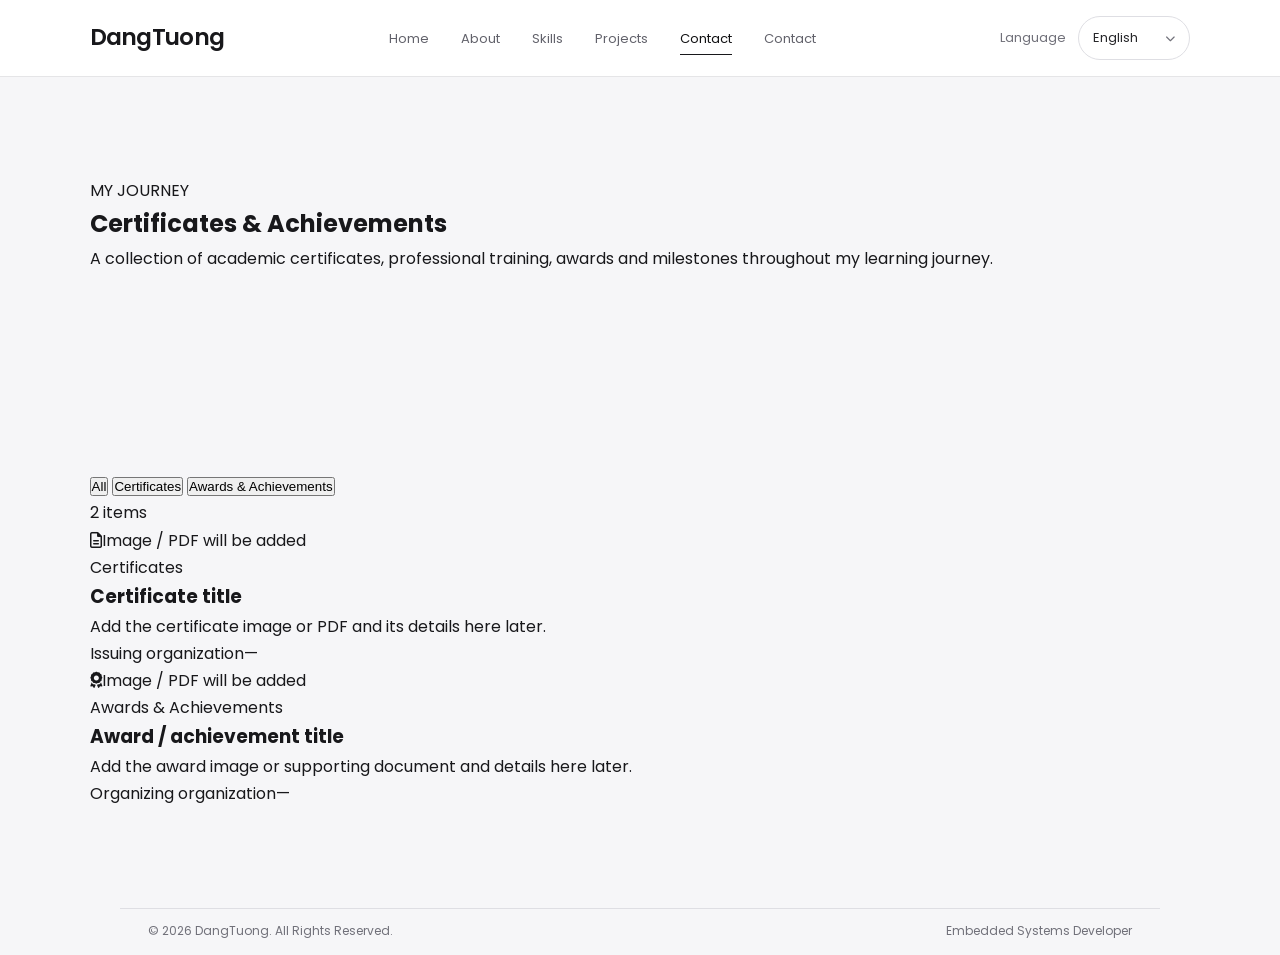
==== certificates.html @ 28f0ee12 "Add files via upload" ====
<!DOCTYPE html>
<html lang="en">
<head>
  <meta charset="UTF-8">
  <meta name="viewport" content="width=device-width, initial-scale=1.0">
  <meta name="description" content="Certificates, awards and achievements of Dang Ngoc Tuong.">
  <title>Certificates & Achievements | DangTuong</title>
  <link rel="icon" href="images/favicon.png">
  <link rel="preconnect" href="https://fonts.googleapis.com">
  <link rel="preconnect" href="https://fonts.gstatic.com" crossorigin>
  <link href="https://fonts.googleapis.com/css2?family=Poppins:wght@300;400;500;600;700&display=swap" rel="stylesheet">
  <link rel="stylesheet" href="https://cdnjs.cloudflare.com/ajax/libs/font-awesome/6.7.2/css/all.min.css">
  <link rel="stylesheet" href="style.css">
</head>
<body class="fade">
  <header>
    <a class="logo" href="index.html">DangTuong</a>
    <nav><ul>
      <li><a href="index.html#home">Home</a></li>
      <li><a href="index.html#about">About</a></li>
      <li><a href="index.html#skills">Skills</a></li>
      <li><a href="index.html#projects">Projects</a></li>
      <li><a class="active" href="certificates.html">Certificates</a></li>
      <li><a href="index.html#contact">Contact</a></li>
    </ul></nav>
    <div class="language-switcher" id="languageSwitcher">
      <span class="language-label" data-i18n="language_label">Language</span>
      <button type="button" class="language-toggle" id="languageToggle" aria-expanded="false" aria-haspopup="listbox"><span id="selectedLanguage">English</span><i class="fa-solid fa-chevron-down"></i></button>
      <div class="language-menu" id="languageMenu" role="listbox">
        <button type="button" class="language-option active" data-lang="en" role="option">English</button>
        <button type="button" class="language-option" data-lang="vi" role="option">Tiếng Việt</button>
        <button type="button" class="language-option" data-lang="zh" role="option">中文</button>
      </div>
      <select id="languageSelect" class="language-native-select" aria-label="Select website language" tabindex="-1"><option value="en">English</option><option value="vi">Tiếng Việt</option><option value="zh">中文</option></select>
    </div>
    <div class="menu-btn"><i class="fa-solid fa-bars"></i></div>
  </header>

  <main>
    <section class="certificates-hero">
      <p class="certificates-eyebrow" data-cert="eyebrow">MY JOURNEY</p>
      <h1 data-cert="title">Certificates & Achievements</h1>
      <p data-cert="intro">A collection of academic certificates, professional training, awards and milestones throughout my learning journey.</p>
    </section>
    <section class="certificates-main">
      <div class="certificate-toolbar">
        <div class="certificate-filters" role="group" aria-label="Filter certificates">
          <button class="certificate-filter active" data-filter="all" data-cert="all">All</button>
          <button class="certificate-filter" data-filter="certificate" data-cert="certificates">Certificates</button>
          <button class="certificate-filter" data-filter="award" data-cert="awards">Awards & Achievements</button>
        </div>
        <span class="certificate-count" data-cert="count">0 items</span>
      </div>
      <div class="certificate-grid" id="certificateGrid">
        <article class="certificate-card" data-category="certificate">
          <div class="certificate-preview"><i class="fa-regular fa-file-lines"></i><span>Image / PDF will be added</span></div>
          <div class="certificate-info"><span class="certificate-category">Certificate</span><h3 data-cert="placeholderCertificate">Certificate title</h3><p data-cert="placeholderDesc">Add the certificate image or PDF and its details here later.</p><div class="certificate-meta"><span data-cert="issuer">Issuing organization</span><span>—</span></div></div>
        </article>
        <article class="certificate-card" data-category="award">
          <div class="certificate-preview"><i class="fa-solid fa-award"></i><span>Image / PDF will be added</span></div>
          <div class="certificate-info"><span class="certificate-category">Award</span><h3 data-cert="placeholderAward">Award / achievement title</h3><p data-cert="placeholderAwardDesc">Add the award image or supporting document and details here later.</p><div class="certificate-meta"><span data-cert="issuer">Organizing organization</span><span>—</span></div></div>
        </article>
      </div>
    </section>
  </main>
  <footer class="site-footer"><p>© 2026 DangTuong. All Rights Reserved</p><p>Embedded Systems Developer</p></footer>
  <script src="script.js"></script>
  <script src="certificates.js"></script>
</body>
</html>
---- style.css ----
/* ==========================================================
   DangTuong Portfolio - Minimal Light Theme
   Palette: white, black, gray
========================================================== */

:root {
    --bg: #ffffff;
    --bg-soft: #f7f7f8;
    --card: #ffffff;
    --primary: #171719;
    --primary-hover: #3f3f46;
    --text: #18181b;
    --text2: #71717a;
    --muted: #a1a1aa;
    --border: #e4e4e7;
    --shadow: 0 12px 35px rgba(0, 0, 0, 0.06);
}

* {
    margin: 0;
    padding: 0;
    box-sizing: border-box;
    scroll-behavior: smooth;
}

html { scroll-padding-top: 90px; }

body {
    font-family: "Poppins", sans-serif;
    background: var(--bg);
    color: var(--text);
    overflow-x: hidden;
    line-height: 1.7;
}

body.fade { animation: fadeIn .7s ease both; }

::selection { background: #e4e4e7; color: #18181b; }

::-webkit-scrollbar { width: 8px; }
::-webkit-scrollbar-track { background: #f4f4f5; }
::-webkit-scrollbar-thumb { background: #c4c4c9; border-radius: 30px; }
::-webkit-scrollbar-thumb:hover { background: #a1a1aa; }

a { color: inherit; text-decoration: none; }
img { display: block; width: 100%; }

section {
    width: 100%;
    padding: 100px max(7%, calc((100% - 1120px) / 2));
    scroll-margin-top: 75px;
}

/* Loading screen */
#loader {
    position: fixed;
    inset: 0;
    z-index: 99999;
    display: flex;
    flex-direction: column;
    justify-content: center;
    align-items: center;
    background: #fff;
    transition: opacity .6s ease;
}

#loader h1 {
    color: var(--text);
    font-size: 38px;
    font-weight: 600;
    letter-spacing: -1.5px;
}

#loader p { margin-top: 8px; color: var(--text2); font-size: 14px; }

/* Header and navigation */
header {
   position: sticky;
    top: 0;
    z-index: 1000;
    width: 100%;
    background: rgba(255, 255, 255, 0.95);
    backdrop-filter: blur(12px);
    -webkit-backdrop-filter: blur(12px);
    border-bottom: 1px solid #e5e5e7;
   
    inset: 0 0 auto 0;
    min-height: 76px;
    padding: 16px max(7%, calc((100% - 1120px) / 2));
    display: flex;
    justify-content: space-between;
    align-items: center;
    gap: 28px;
    transition: box-shadow .25s ease, background .25s ease;
}

.logo {
    color: var(--text);
    font-size: 23px;
    font-weight: 600;
    letter-spacing: -.7px;
    white-space: nowrap;
}

nav ul {
    display: flex;
    align-items: center;
    gap: clamp(18px, 2.5vw, 34px);
    list-style: none;
}

nav a {
    position: relative;
    color: #62626b;
    font-size: 13px;
    font-weight: 400;
    transition: color .2s ease;
}

nav a:hover, nav a.active { color: #111113; }

nav a::after {
    content: "";
    position: absolute;
    left: 0;
    bottom: -7px;
    width: 0;
    height: 1px;
    background: #18181b;
    transition: width .25s ease;
}

nav a:hover::after, nav a.active::after { width: 100%; }

.menu-btn {
    display: none;
    color: var(--text);
    font-size: 22px;
    cursor: pointer;
}

/* Hero */
.hero {
    min-height: 100vh;
    padding-top: 130px;
    padding-bottom: 70px;
    display: grid;
    grid-template-columns: minmax(0, 1.25fr) minmax(280px, .75fr);
    align-items: center;
    gap: clamp(45px, 8vw, 110px);
    background: #fff;
}

.hero-left { min-width: 0; }

.hello {
    display: inline-flex;
    align-items: center;
    gap: 9px;
    margin-bottom: 20px;
    padding: 7px 14px;
    border: 1px solid var(--border);
    border-radius: 30px;
    color: #66666f;
    font-size: 12px;
}

.hello::before {
    content: "";
    width: 7px;
    height: 7px;
    border-radius: 50%;
    background: #a1a1aa;
}

.hero h1 {
    margin-bottom: 5px;
    color: #18181b;
    font-size: clamp(48px, 6vw, 76px);
    font-weight: 600;
    line-height: 1.08;
    letter-spacing: -3px;
}

.hero h2 {
    color: #a1a1aa;
    font-size: clamp(27px, 3.5vw, 43px);
    font-weight: 400;
    line-height: 1.22;
    letter-spacing: -1.4px;
}

.description {
    max-width: 570px;
    margin-top: 25px;
    color: #66666f;
    font-size: 14px;
    line-height: 1.9;
}

.tech {
    display: flex;
    flex-wrap: wrap;
    gap: 8px;
    margin-top: 25px;
}

.tech span {
    padding: 6px 12px;
    border: 1px solid var(--border);
    border-radius: 25px;
    background: #fff;
    color: #52525b;
    font-size: 12px;
    transition: transform .2s ease, background .2s ease;
}

.tech span:hover { transform: translateY(-3px); background: var(--bg-soft); }

.buttons { display: flex; flex-wrap: wrap; gap: 12px; margin-top: 30px; }

.btn, .btn-outline {
    display: inline-flex;
    align-items: center;
    justify-content: center;
    min-height: 46px;
    padding: 12px 23px;
    border: 1px solid #18181b;
    border-radius: 30px;
    font-size: 13px;
    font-weight: 500;
    transition: transform .2s ease, background .2s ease, color .2s ease;
}

.btn { background: #18181b; color: #fff; }
.btn:hover { background: #3f3f46; transform: translateY(-2px); }
.btn-outline { background: #fff; color: #18181b; border-color: var(--border); }
.btn-outline:hover { background: #f4f4f5; transform: translateY(-2px); }

.hero-right { display: flex; justify-content: center; align-items: center; }

.hero-right img {
    width: min(100%, 360px);
    aspect-ratio: 4 / 5;
    height: auto;
    object-fit: cover;
    border: 0;
    border-radius: 20px;
    box-shadow: 0 14px 40px rgba(0, 0, 0, .08);
    transition: transform .35s ease;
}

.hero-right img:hover { transform: translateY(-4px); }

/* Section headings */
.section-title { margin-bottom: 48px; text-align: center; }

.section-title h2 {
    color: var(--text);
    font-size: clamp(30px, 4vw, 42px);
    font-weight: 600;
    letter-spacing: -1.2px;
}

.section-title h2::after {
    content: "";
    display: block;
    width: 42px;
    height: 2px;
    margin: 14px auto 0;
    border-radius: 2px;
    background: #a1a1aa;
}

/* About */
#about { background: var(--bg-soft); }
.about-content {
    max-width: 790px;
    margin: auto;
    color: #66666f;
    text-align: center;
    font-size: 15px;
    line-height: 2;
}
.about-content p + p { margin-top: 14px; }

/* Skills */
.skills-container { max-width: 850px; margin: auto; }
.skill { margin-bottom: 25px; }
.skill span { display: block; margin-bottom: 9px; color: #3f3f46; font-size: 14px; font-weight: 500; }
.progress { width: 100%; height: 7px; overflow: hidden; border-radius: 20px; background: #e9e9ec; }
.bar { height: 100%; width: 0; border-radius: 20px; background: #55555d; }
.stm32 { width: 95%; }
.esp32 { width: 92%; }
.arduino { width: 90%; }
.plc { width: 85%; }
.html { width: 80%; }
.js { width: 70%; }
@keyframes growBar { from { width: 0; } }

/* Projects */
#projects { background: var(--bg-soft); }
.project-grid {
    display: grid;
    grid-template-columns: repeat(auto-fit, minmax(min(100%, 245px), 1fr));
    gap: 22px;
}

.project-card {
    overflow: hidden;
    border: 1px solid var(--border);
    border-radius: 15px;
    background: #fff;
    box-shadow: 0 4px 18px rgba(0, 0, 0, .025);
    transition: transform .25s ease, box-shadow .25s ease;
}

.project-card:hover { transform: translateY(-5px); box-shadow: var(--shadow); }
.project-card img { width: 100%; height: 190px; object-fit: cover; background: #f4f4f5; transition: transform .35s ease; }
.project-card:hover img { transform: scale(1.025); }
.project-card h3 { padding: 18px 18px 5px; color: #27272a; font-size: 17px; font-weight: 500; }
.project-card p { padding: 0 18px 20px; color: var(--text2); font-size: 13px; }

/* Statistics */
#stats { display: grid; grid-template-columns: repeat(3, minmax(0, 1fr)); gap: 20px; }
.stat { padding: 30px 18px; border: 1px solid var(--border); border-radius: 15px; text-align: center; background: #fff; transition: transform .25s ease; }
.stat:hover { transform: translateY(-4px); }
.stat h2 { color: #27272a; font-size: 42px; font-weight: 600; letter-spacing: -1px; }
.stat p { margin-top: 5px; color: var(--text2); font-size: 13px; }

/* Contact */
#contact { background: var(--bg-soft); }
.contact-icons { display: flex; justify-content: center; flex-wrap: wrap; gap: 14px; }
.contact-icons a {
    display: flex;
    align-items: center;
    justify-content: center;
    width: 52px;
    height: 52px;
    border: 1px solid var(--border);
    border-radius: 50%;
    background: #fff;
    color: #3f3f46;
    font-size: 21px;
    transition: transform .2s ease, background .2s ease, color .2s ease;
}
.contact-icons a:hover { transform: translateY(-3px); background: #18181b; color: #fff; }

.contact-card {
    display: flex;
    align-items: center;
    gap: 16px;
    width: fit-content;
    max-width: 100%;
    margin: 24px auto 0;
    padding: 17px 22px;
    border: 1px solid var(--border);
    border-radius: 13px;
    background: #fff;
}
.contact-card > i { color: #52525b; font-size: 23px; }
.contact-card h3 { margin-bottom: 2px; color: #27272a; font-size: 14px; font-weight: 500; }
.contact-card p { color: var(--text2); font-size: 13px; overflow-wrap: anywhere; }

/* Footer */
footer { padding: 28px 20px; border-top: 1px solid var(--border); background: #fff; color: var(--text2); text-align: center; font-size: 12px; }

/* Back to top */
#topBtn {
    position: fixed;
    right: 24px;
    bottom: 24px;
    z-index: 999;
    display: none;
    width: 44px;
    height: 44px;
    border: 1px solid var(--border);
    border-radius: 50%;
    background: #18181b;
    color: #fff;
    font-size: 16px;
    cursor: pointer;
    transition: transform .2s ease, background .2s ease;
}
#topBtn:hover { transform: translateY(-3px); background: #3f3f46; }

/* Scroll reveal */
.hidden { opacity: 0; transform: translateY(24px); transition: opacity .7s ease, transform .7s ease; }
.show { opacity: 1; transform: translateY(0); }

@keyframes fadeIn {
    from { opacity: 0; transform: translateY(12px); }
    to { opacity: 1; transform: translateY(0); }
}

/* Responsive */
@media (max-width: 1000px) {
    header { padding-right: 5%; padding-left: 5%; }
    section { padding-right: 7%; padding-left: 7%; }
    .hero { grid-template-columns: minmax(0, 1fr) minmax(230px, .75fr); gap: 40px; }
    .hero h1 { font-size: clamp(44px, 6vw, 62px); letter-spacing: -2px; }
    .hero h2 { font-size: clamp(25px, 3.5vw, 34px); }
    nav ul { gap: 17px; }
    nav a { font-size: 12px; }
}

@media (max-width: 768px) {
    header { min-height: 68px; padding: 14px 6%; }
    .logo { font-size: 21px; }
    .menu-btn { display: block; }
    nav {
        position: absolute;
        top: 100%;
        left: 0;
        width: 100%;
        display: none;
        border-bottom: 1px solid var(--border);
        background: rgba(255, 255, 255, .98);
        box-shadow: 0 12px 20px rgba(0, 0, 0, .04);
    }
    nav.active { display: block; }
    nav ul { flex-direction: column; align-items: stretch; gap: 0; padding: 10px 6% 18px; }
    nav li { border-bottom: 1px solid #f0f0f2; }
    nav li:last-child { border-bottom: 0; }
    nav a { display: block; padding: 12px 0; font-size: 14px; }
    nav a::after { display: none; }
    .hero { min-height: auto; grid-template-columns: 1fr; gap: 34px; padding-top: 115px; text-align: center; }
    .hero-right { grid-row: 1; }
    .hero-right img { width: min(68%, 280px); }
    .hero-left { grid-row: 2; }
    .hero h1 { font-size: clamp(42px, 10vw, 60px); }
    .hero h2 { font-size: clamp(27px, 6vw, 36px); }
    .description { margin-right: auto; margin-left: auto; }
    .tech, .buttons { justify-content: center; }
    section { padding-top: 75px; padding-bottom: 75px; }
    .section-title { margin-bottom: 35px; }
    #stats { grid-template-columns: 1fr; }
    .stat { padding: 23px; }
}

@media (max-width: 480px) {
    .hero { padding-top: 100px; }
    .hero h1 { font-size: 40px; letter-spacing: -1.5px; }
    .hero h2 { font-size: 25px; letter-spacing: -.6px; }
    .description { font-size: 13px; }
    .buttons { flex-direction: column; }
    .btn, .btn-outline { width: 100%; }
    .tech { gap: 7px; }
    .tech span { padding: 5px 10px; }
    .project-grid { grid-template-columns: 1fr; }
    .contact-card { padding: 14px; }
    #topBtn { right: 16px; bottom: 16px; }
}

@media (prefers-reduced-motion: reduce) {
    *, *::before, *::after { scroll-behavior: auto !important; animation-duration: .01ms !important; transition-duration: .01ms !important; }
    .hidden { opacity: 1; transform: none; }
}
/* Add this block to the end of style.css */
.language-switcher {
  display: flex;
  align-items: center;
  gap: 8px;
  flex-shrink: 0;
  margin-left: 20px;
}
.language-switcher label {
  color: #71717a;
  font-size: 13px;
}
#languageSelect {
  appearance: none;
  -webkit-appearance: none;
  border: 1px solid #e4e4e7;
  border-radius: 999px;
  padding: 9px 30px 9px 13px;
  color: #27272a;
  background-color: #fff;
  font: inherit;
  font-size: 13px;
  cursor: pointer;
  outline: none;
  background-image: url("data:image/svg+xml,%3Csvg xmlns='http://www.w3.org/2000/svg' width='12' height='12' viewBox='0 0 24 24' fill='none' stroke='%2371717a' stroke-width='2' stroke-linecap='round' stroke-linejoin='round'%3E%3Cpath d='m6 9 6 6 6-6'/%3E%3C/svg%3E");
  background-repeat: no-repeat;
  background-position: right 11px center;
}
#languageSelect:focus-visible { outline: 2px solid #a1a1aa; outline-offset: 2px; }
@media (max-width: 768px) {
  header { flex-wrap: wrap; }
  .language-switcher { margin-left: auto; margin-right: 16px; }
  .language-switcher label { display: none; }
  nav { z-index: 1000; }
}
@media (max-width: 380px) {
  .language-switcher { margin-right: 10px; }
  #languageSelect { padding: 8px 26px 8px 10px; font-size: 12px; }
  .logo { font-size: 22px; }
}


/* =========================================
   CUSTOM LANGUAGE DROPDOWN
========================================= */

.language-switcher {
    position: relative;
    display: flex;
    align-items: center;
    gap: 12px;
    font-size: 13px;
    color: #71717a;
    z-index: 1001;
}

.language-toggle {
    display: flex;
    align-items: center;
    justify-content: space-between;
    gap: 22px;
    min-width: 112px;
    padding: 11px 14px;
    background: #fff;
    color: #27272a;
    border: 1px solid #dedee3;
    border-radius: 24px;
    font-family: inherit;
    font-size: 13px;
    cursor: pointer;
    transition: border-color .2s, box-shadow .2s;
}

.language-toggle:hover,
.language-toggle[aria-expanded="true"] {
    border-color: #a1a1aa;
    box-shadow: 0 0 0 3px rgba(0, 0, 0, .04);
}

.language-toggle i {
    font-size: 10px;
    color: #71717a;
    transition: transform .2s;
}

.language-toggle[aria-expanded="true"] i {
    transform: rotate(180deg);
}

/* Dropdown menu */

.language-menu {
    position: absolute;
    top: calc(100% + 9px);
    right: 0;
    width: 160px;
    padding: 5px;
    background: #fff;
    border: 1px solid #e4e4e7;
    border-radius: 14px;
    box-shadow: 0 12px 30px rgba(0, 0, 0, .09);

    opacity: 0;
    visibility: hidden;
    transform: translateY(-5px) scale(.98);
    transform-origin: top right;
    transition:
        opacity .18s ease,
        transform .18s ease,
        visibility .18s;

    pointer-events: none;
}

.language-switcher.open .language-menu {
    opacity: 1;
    visibility: visible;
    transform: translateY(0) scale(1);
    pointer-events: auto;
}

.language-option {
    display: block;
    width: 100%;
    padding: 10px 12px;
    border: none;
    border-radius: 9px;
    background: transparent;
    color: #52525b;
    text-align: left;
    font-family: inherit;
    font-size: 13px;
    cursor: pointer;
    transition: background .18s, color .18s;
}

.language-option:hover {
    background: #f4f4f5;
    color: #18181b;
}

.language-option.active {
    background: #18181b;
    color: #fff;
}

/* Keep compatibility with existing translation JS */

.language-native-select {
    display: none;
}

/* Mobile */

@media (max-width: 768px) {
    .language-switcher {
        gap: 8px;
    }

    .language-toggle {
        min-width: 105px;
        padding: 10px 12px;
        gap: 12px;
    }

    .language-menu {
        width: 150px;
    }
}


/* =========================================
   CONTACT SECTION
========================================= */

.contact-section {
    width: min(980px, calc(100% - 40px));
    margin: 100px auto 72px;
    padding: 0;
}

.contact-section .contact-card {
    width: 100%;
    min-height: 480px;
    padding: 68px 40px;
    margin: 0;
    display: flex;
    flex-direction: column;
    align-items: center;
    justify-content: center;
    text-align: center;

    background: #f8f8fa;
    border: 1px solid #dedee3;
    border-radius: 24px;
    box-shadow: none;
}

.contact-eyebrow {
    margin: 0 0 30px;
    color: #71717a;
    font-size: 11px;
    font-weight: 500;
    letter-spacing: 2px;
}

.contact-heading {
    margin: 0;
    color: #18181b;
    font-size: clamp(32px, 4vw, 48px);
    font-weight: 600;
    line-height: 1.2;
    letter-spacing: -1.5px;
}

.contact-description {
    max-width: 390px;
    margin: 30px 0;
    color: #71717a;
    font-size: 14px;
    line-height: 1.8;
}

.contact-button {
    display: inline-flex;
    align-items: center;
    justify-content: center;
    gap: 9px;
    padding: 15px 26px;

    background: #18181b;
    color: #fff;
    border: 1px solid #18181b;
    border-radius: 999px;

    font-size: 13px;
    font-weight: 500;
    text-decoration: none;

    transition:
        background .2s ease,
        color .2s ease,
        transform .2s ease;
}

.contact-button:hover {
    background: #fff;
    color: #18181b;
    transform: translateY(-2px);
}

.contact-details {
    display: flex;
    align-items: flex-start;
    justify-content: center;
    flex-wrap: wrap;
    gap: 44px;
    margin-top: 42px;
}

.contact-item {
    display: flex;
    flex-direction: column;
    align-items: center;
    gap: 10px;
}

.contact-label {
    color: #a1a1aa;
    font-size: 10px;
    letter-spacing: 1.5px;
}

.contact-item a {
    color: #27272a;
    font-size: 13px;
    text-decoration: none;
    transition: color .2s ease;
}

.contact-item a:hover {
    color: #71717a;
}

/* =========================================
   MINIMAL FOOTER
========================================= */

.site-footer {
    width: min(1040px, calc(100% - 40px));
    margin: 0 auto;
    padding: 12px 28px 14px;

    display: flex;
    align-items: center;
    justify-content: space-between;
    gap: 16px;

    border-top: 1px solid #dedee3;
    background: transparent;
    color: #71717a;
    font-size: 12px;
}

.site-footer p {
    margin: 0;
}

/* =========================================
   RESPONSIVE
========================================= */

@media (max-width: 600px) {
    .contact-section {
        width: calc(100% - 28px);
        margin: 60px auto 48px;
    }

    .contact-section .contact-card {
        min-height: auto;
        padding: 52px 22px;
        border-radius: 20px;
    }

    .contact-heading {
        letter-spacing: -1px;
    }

    .contact-description {
        margin: 22px 0 26px;
    }

    .contact-details {
        flex-direction: column;
        align-items: center;
        gap: 26px;
        margin-top: 34px;
    }

    .site-footer {
        width: calc(100% - 28px);
        padding: 16px 4px;
        flex-direction: column;
        align-items: flex-start;
        font-size: 11px;
    }
}

body {
    background: #f6f6f8;
    color: #18181b;
}

.contact-section {
    background: transparent;
}

.contact-section .contact-card {
    background: #ffffff;
    border: 1px solid #dedee3;
    border-radius: 24px;
    box-shadow: 0 12px 35px rgba(0, 0, 0, 0.025);
}

.site-footer {
    background: transparent;
    border-top: 1px solid #dedee3;
    color: #71717a;
}


.projects-section {
  padding: 100px 24px;
  background: #f7f7f9;
  color: #19191d;
}

.section-heading {
  text-align: center;
  margin-bottom: 56px;
}

.section-heading h2 {
  font-size: clamp(30px, 4vw, 42px);
  margin: 0 0 18px;
  letter-spacing: -1px;
}

.heading-line {
  display: block;
  width: 42px;
  height: 2px;
  background: #a5a5b2;
  margin: auto;
}

.project-slider {
  max-width: 1100px;
  margin: 0 auto;
  display: grid;
  grid-template-columns: 0.85fr 1.15fr;
  align-items: center;
  gap: 64px;
  min-height: 390px;
}

.project-content {
  min-width: 0;
}

.project-number {
  display: inline-block;
  color: #777783;
  font-size: 13px;
  letter-spacing: 2px;
  margin-bottom: 22px;
}

.project-content h3 {
  font-size: clamp(27px, 3vw, 38px);
  line-height: 1.2;
  letter-spacing: -1px;
  margin: 0 0 20px;
}

.project-description {
  font-size: 15px;
  line-height: 1.9;
  color: #73737f;
  margin-bottom: 24px;
}

.project-tags {
  display: flex;
  flex-wrap: wrap;
  gap: 9px;
  margin-bottom: 30px;
}

.project-tags span {
  padding: 7px 12px;
  border: 1px solid #dedee5;
  border-radius: 999px;
  font-size: 12px;
  color: #555562;
  background: #fff;
}

.project-button {
  display: inline-flex;
  align-items: center;
  gap: 18px;
  padding: 14px 22px;
  background: #19191d;
  color: #fff;
  text-decoration: none;
  border-radius: 999px;
  font-size: 13px;
  font-weight: 600;
  transition: background 0.25s, transform 0.25s;
}

.project-button:hover {
  background: #454550;
  transform: translateY(-2px);
}

.project-controls {
  display: flex;
  align-items: center;
  gap: 16px;
  margin-top: 42px;
}

.project-controls button {
  width: 38px;
  height: 38px;
  border: 1px solid #dedee5;
  border-radius: 50%;
  background: #fff;
  color: #19191d;
  cursor: pointer;
  font-size: 18px;
  transition: 0.2s;
}

.project-controls button:hover {
  background: #19191d;
  color: #fff;
}

.project-dots {
  display: flex;
  align-items: center;
  gap: 7px;
}

.project-dot {
  width: 7px;
  height: 7px;
  border: 0;
  padding: 0;
  border-radius: 50%;
  background: #d0d0d8;
  cursor: pointer;
  transition: width 0.25s, background 0.25s;
}

.project-dot.active {
  width: 23px;
  border-radius: 10px;
  background: #19191d;
}

.project-image-link {
  display: block;
  min-width: 0;
  text-decoration: none;
  color: inherit;
  border-radius: 20px;
  outline-offset: 5px;
}

.project-image-frame {
  position: relative;
  overflow: hidden;
  aspect-ratio: 4 / 3;
  border-radius: 20px;
  background: #e9e9ee;
  box-shadow: 0 18px 45px rgba(0, 0, 0, 0.08);
}

.project-image-frame img {
  display: block;
  width: 100%;
  height: 100%;
  object-fit: cover;
  transition: transform 0.6s ease, opacity 0.25s ease;
}

.project-image-link:hover img {
  transform: scale(1.04);
}

.project-image-overlay {
  position: absolute;
  inset: 0;
  display: flex;
  align-items: flex-end;
  justify-content: flex-end;
  padding: 24px;
  background: linear-gradient(
    transparent 55%,
    rgba(0, 0, 0, 0.5)
  );
  color: white;
  opacity: 0;
  transition: opacity 0.3s ease;
}

.project-image-link:hover .project-image-overlay {
  opacity: 1;
}

.project-slider.is-changing .project-content,
.project-slider.is-changing .project-image-frame img {
  opacity: 0.35;
}

.project-content,
.project-image-frame img {
  transition: opacity 0.2s ease;
}

@media (max-width: 760px) {
   .menu-toggle {
        position: absolute;
        top: 24px;
        right: 20px;
        left: auto;
        margin: 0;
    }
   
  .projects-section {
    padding: 70px 20px;
  }

  .section-heading {
    margin-bottom: 36px;
  }

  .project-slider {
    grid-template-columns: 1fr;
    gap: 30px;
  }

  .project-content {
    order: 2;
  }

  .project-image-link {
    order: 1;
  }

  .project-image-frame {
    aspect-ratio: 4 / 3;
    border-radius: 16px;
  }

  .project-controls {
    margin-top: 30px;
  }
}

@media (prefers-reduced-motion: reduce) {
  .project-slider *,
  .project-slider *::before,
  .project-slider *::after {
    transition-duration: 0.01ms !important;
  }
}
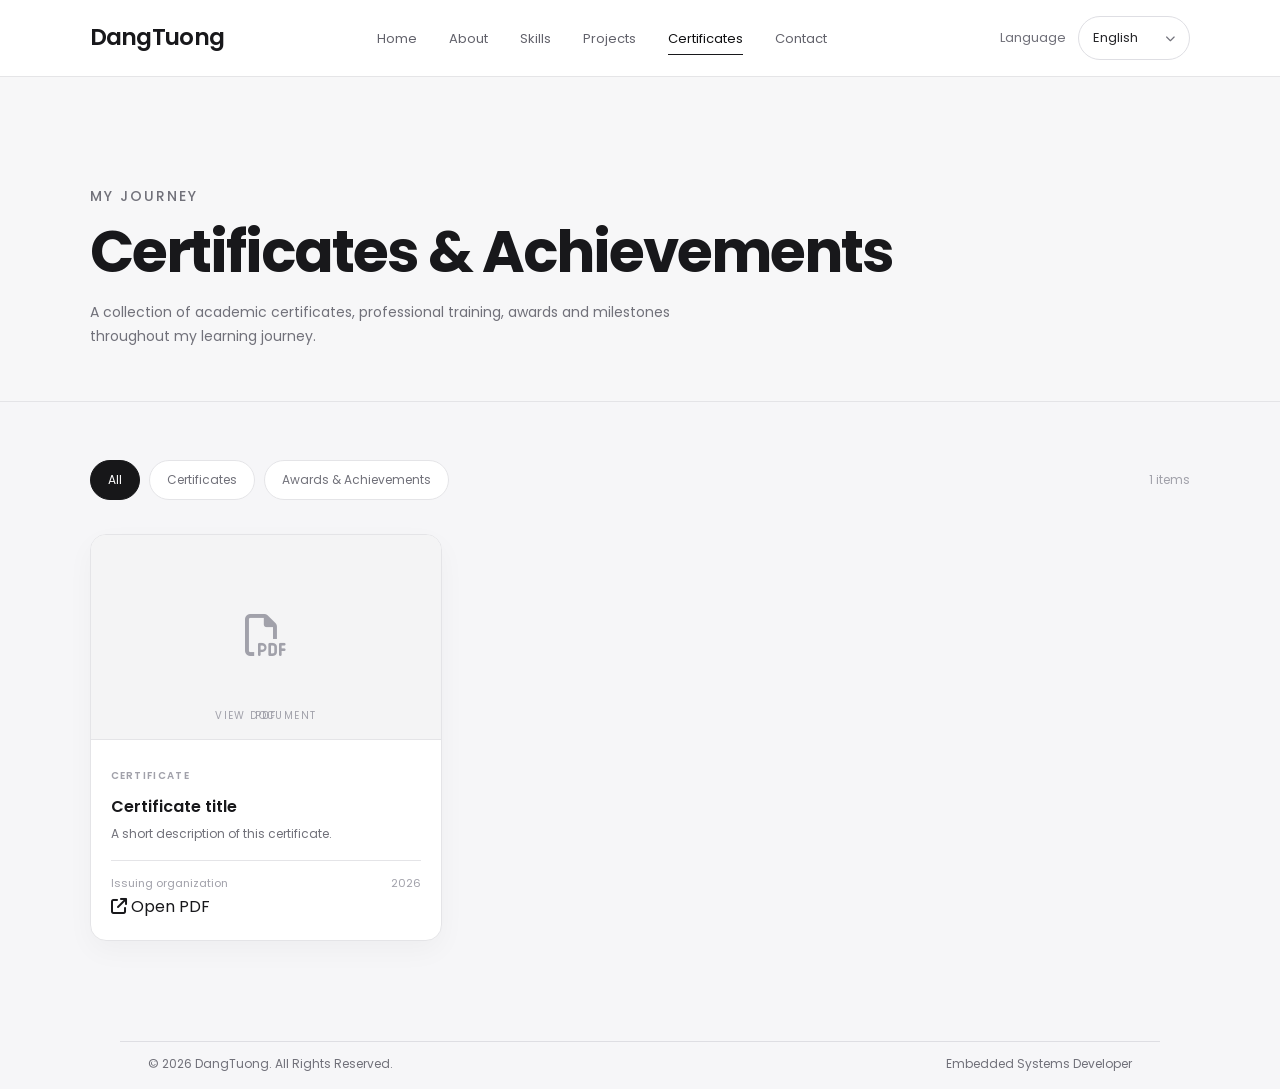
==== commit 00df07a4: "Refactor language toggle and certificate display structure" ====
--- a/certificates.html
+++ b/certificates.html
@@ -25,17 +25,20 @@
     </ul></nav>
     <div class="language-switcher" id="languageSwitcher">
       <span class="language-label" data-i18n="language_label">Language</span>
-      <button type="button" class="language-toggle" id="languageToggle" aria-expanded="false" aria-haspopup="listbox"><span id="selectedLanguage">English</span><i class="fa-solid fa-chevron-down"></i></button>
+      <button type="button" class="language-toggle" id="languageToggle" aria-expanded="false" aria-haspopup="listbox">
+        <span id="selectedLanguage">English</span><i class="fa-solid fa-chevron-down"></i>
+      </button>
       <div class="language-menu" id="languageMenu" role="listbox">
         <button type="button" class="language-option active" data-lang="en" role="option">English</button>
         <button type="button" class="language-option" data-lang="vi" role="option">Tiếng Việt</button>
         <button type="button" class="language-option" data-lang="zh" role="option">中文</button>
       </div>
-      <select id="languageSelect" class="language-native-select" aria-label="Select website language" tabindex="-1"><option value="en">English</option><option value="vi">Tiếng Việt</option><option value="zh">中文</option></select>
+      <select id="languageSelect" class="language-native-select" aria-label="Select website language" tabindex="-1">
+        <option value="en">English</option><option value="vi">Tiếng Việt</option><option value="zh">中文</option>
+      </select>
     </div>
     <div class="menu-btn"><i class="fa-solid fa-bars"></i></div>
   </header>
-
   <main>
     <section class="certificates-hero">
       <p class="certificates-eyebrow" data-cert="eyebrow">MY JOURNEY</p>
@@ -45,25 +48,19 @@
     <section class="certificates-main">
       <div class="certificate-toolbar">
         <div class="certificate-filters" role="group" aria-label="Filter certificates">
-          <button class="certificate-filter active" data-filter="all" data-cert="all">All</button>
-          <button class="certificate-filter" data-filter="certificate" data-cert="certificates">Certificates</button>
-          <button class="certificate-filter" data-filter="award" data-cert="awards">Awards & Achievements</button>
+          <button type="button" class="certificate-filter active" data-filter="all" data-cert="all">All</button>
+          <button type="button" class="certificate-filter" data-filter="certificate" data-cert="certificates">Certificates</button>
+          <button type="button" class="certificate-filter" data-filter="award" data-cert="awards">Awards & Achievements</button>
         </div>
-        <span class="certificate-count" data-cert="count">0 items</span>
+        <span class="certificate-count" id="certificateCount">0 items</span>
       </div>
-      <div class="certificate-grid" id="certificateGrid">
-        <article class="certificate-card" data-category="certificate">
-          <div class="certificate-preview"><i class="fa-regular fa-file-lines"></i><span>Image / PDF will be added</span></div>
-          <div class="certificate-info"><span class="certificate-category">Certificate</span><h3 data-cert="placeholderCertificate">Certificate title</h3><p data-cert="placeholderDesc">Add the certificate image or PDF and its details here later.</p><div class="certificate-meta"><span data-cert="issuer">Issuing organization</span><span>—</span></div></div>
-        </article>
-        <article class="certificate-card" data-category="award">
-          <div class="certificate-preview"><i class="fa-solid fa-award"></i><span>Image / PDF will be added</span></div>
-          <div class="certificate-info"><span class="certificate-category">Award</span><h3 data-cert="placeholderAward">Award / achievement title</h3><p data-cert="placeholderAwardDesc">Add the award image or supporting document and details here later.</p><div class="certificate-meta"><span data-cert="issuer">Organizing organization</span><span>—</span></div></div>
-        </article>
-      </div>
+      <div class="certificate-grid" id="certificateGrid" aria-live="polite"></div>
     </section>
   </main>
-  <footer class="site-footer"><p>© 2026 DangTuong. All Rights Reserved</p><p>Embedded Systems Developer</p></footer>
+  <footer class="site-footer">
+    <p>© 2026 DangTuong. All Rights Reserved</p>
+    <p>Embedded Systems Developer</p>
+  </footer>
   <script src="script.js"></script>
   <script src="certificates.js"></script>
 </body>
--- a/style.css
+++ b/style.css
@@ -1077,3 +1077,37 @@
     transition-duration: 0.01ms !important;
   }
 }
+
+
+/* ==========================================================
+   Certificates page - monochrome gallery
+========================================================== */
+.certificates-hero {
+    padding: 92px max(7%, calc((100% - 1120px) / 2)) 52px;
+    background: var(--bg-soft);
+    border-bottom: 1px solid var(--border);
+}
+.certificates-eyebrow { color: var(--text2); font-size: 12px; font-weight: 500; letter-spacing: 2px; text-transform: uppercase; }
+.certificates-hero h1 { margin-top: 10px; color: var(--text); font-size: clamp(36px, 5vw, 58px); line-height: 1.15; letter-spacing: -2px; }
+.certificates-hero p { max-width: 650px; margin-top: 16px; color: var(--text2); font-size: 14px; }
+.certificates-main { padding-top: 58px; padding-bottom: 100px; }
+.certificate-toolbar { display: flex; flex-wrap: wrap; justify-content: space-between; align-items: center; gap: 18px; margin-bottom: 34px; }
+.certificate-filters { display: flex; flex-wrap: wrap; gap: 9px; }
+.certificate-filter { padding: 9px 17px; border: 1px solid var(--border); border-radius: 30px; background: #fff; color: var(--text2); font: inherit; font-size: 12px; cursor: pointer; transition: .2s ease; }
+.certificate-filter:hover, .certificate-filter.active { color: #fff; background: var(--primary); border-color: var(--primary); }
+.certificate-count { color: var(--muted); font-size: 12px; }
+.certificate-grid { display: grid; grid-template-columns: repeat(3, minmax(0, 1fr)); gap: 22px; }
+.certificate-card { overflow: hidden; border: 1px solid var(--border); border-radius: 16px; background: var(--card); box-shadow: 0 10px 28px rgba(0,0,0,.035); transition: transform .25s ease, box-shadow .25s ease; }
+.certificate-card:hover { transform: translateY(-4px); box-shadow: var(--shadow); }
+.certificate-preview { position: relative; display: flex; min-height: 205px; align-items: center; justify-content: center; padding: 28px; background: #f4f4f5; border-bottom: 1px solid var(--border); color: #a1a1aa; text-align: center; }
+.certificate-preview i { font-size: 42px; }
+.certificate-preview span { position: absolute; bottom: 15px; left: 0; width: 100%; color: #a1a1aa; font-size: 10px; letter-spacing: 1.4px; text-transform: uppercase; }
+.certificate-info { padding: 20px; }
+.certificate-category { color: var(--muted); font-size: 10px; font-weight: 600; letter-spacing: 1.3px; text-transform: uppercase; }
+.certificate-info h3 { margin: 7px 0 6px; color: var(--text); font-size: 16px; font-weight: 600; line-height: 1.45; }
+.certificate-info p { color: var(--text2); font-size: 12px; }
+.certificate-meta { display: flex; justify-content: space-between; gap: 12px; margin-top: 16px; padding-top: 13px; border-top: 1px solid var(--border); color: var(--muted); font-size: 11px; }
+.certificate-empty { grid-column: 1 / -1; padding: 50px 20px; border: 1px dashed var(--border); border-radius: 16px; color: var(--text2); text-align: center; }
+.certificate-empty i { display: block; margin-bottom: 12px; color: var(--muted); font-size: 30px; }
+@media (max-width: 900px) { .certificate-grid { grid-template-columns: repeat(2, minmax(0, 1fr)); } }
+@media (max-width: 600px) { .certificates-hero { padding: 70px 6% 40px; } .certificates-main { padding: 42px 6% 70px; } .certificate-grid { grid-template-columns: 1fr; } .certificate-preview { min-height: 185px; } }
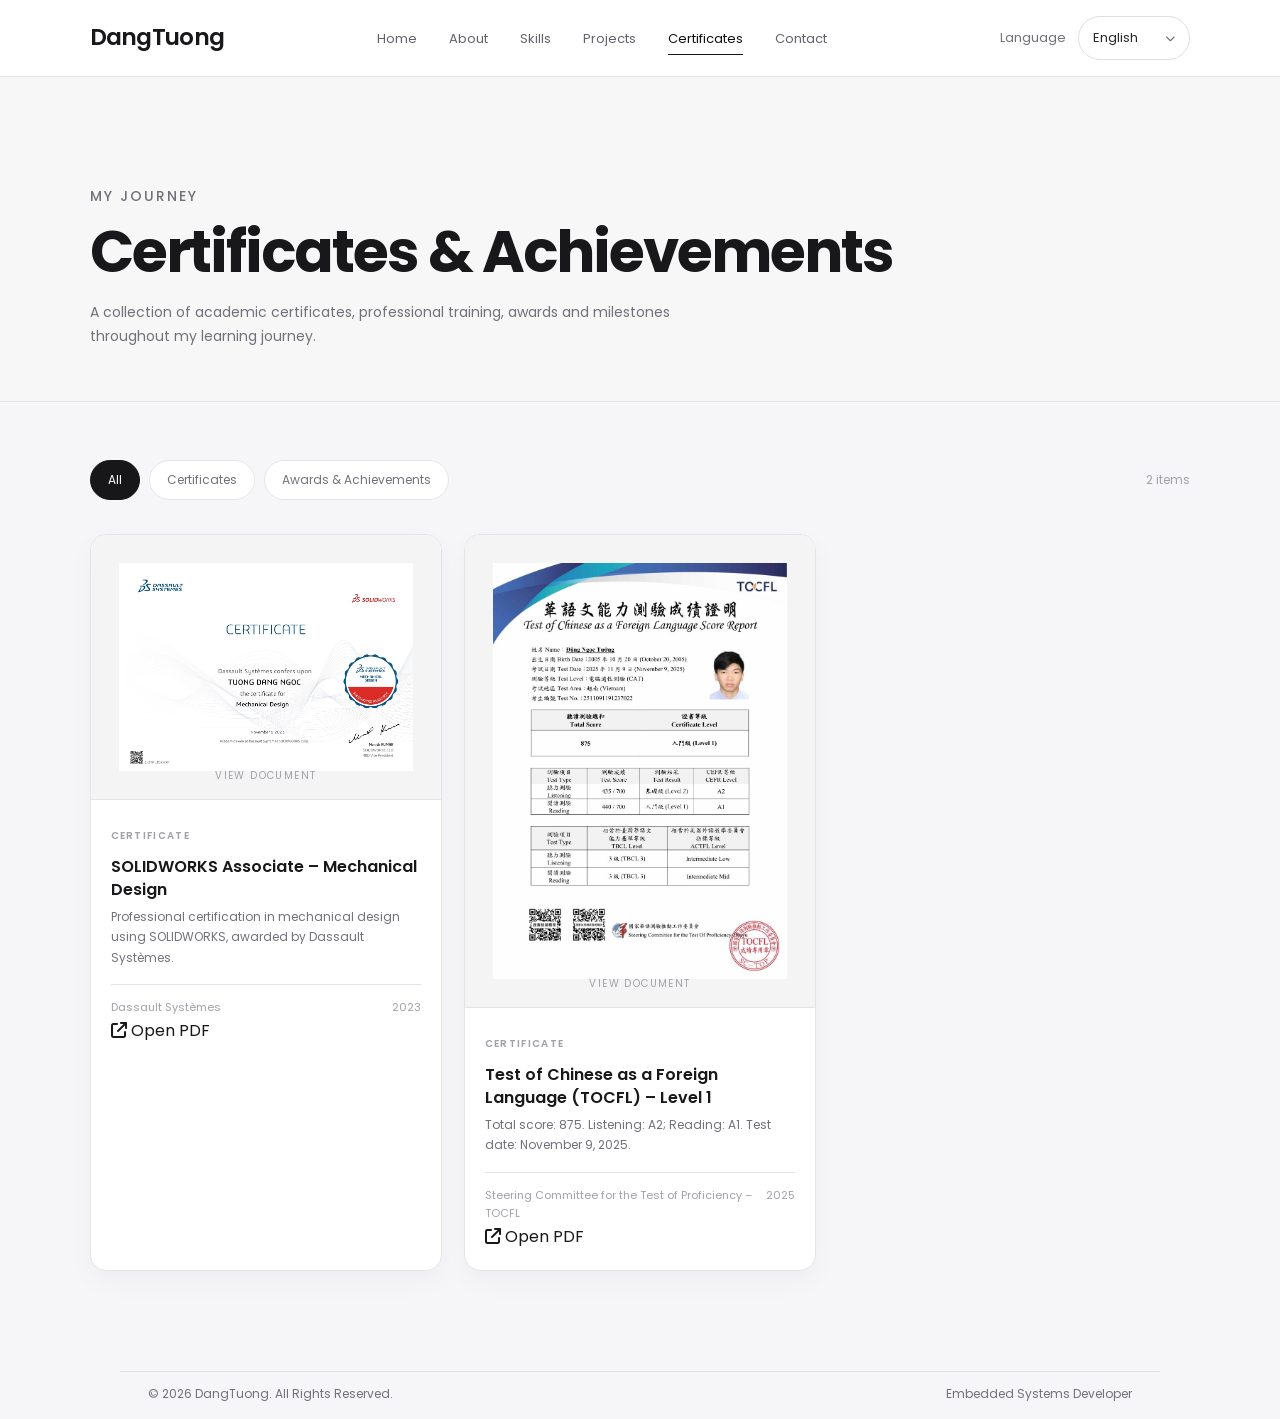
==== commit c908500c: "Update font link to include Be Vietnam Pro" ====
--- a/certificates.html
+++ b/certificates.html
@@ -8,7 +8,7 @@
   <link rel="icon" href="images/favicon.png">
   <link rel="preconnect" href="https://fonts.googleapis.com">
   <link rel="preconnect" href="https://fonts.gstatic.com" crossorigin>
-  <link href="https://fonts.googleapis.com/css2?family=Poppins:wght@300;400;500;600;700&display=swap" rel="stylesheet">
+  <link href="https://fonts.googleapis.com/css2?family=Poppins:wght@300;400;500;600;700&family=Be+Vietnam+Pro:wght@400;500;600;700;800&display=swap" rel="stylesheet">
   <link rel="stylesheet" href="https://cdnjs.cloudflare.com/ajax/libs/font-awesome/6.7.2/css/all.min.css">
   <link rel="stylesheet" href="style.css">
 </head>
